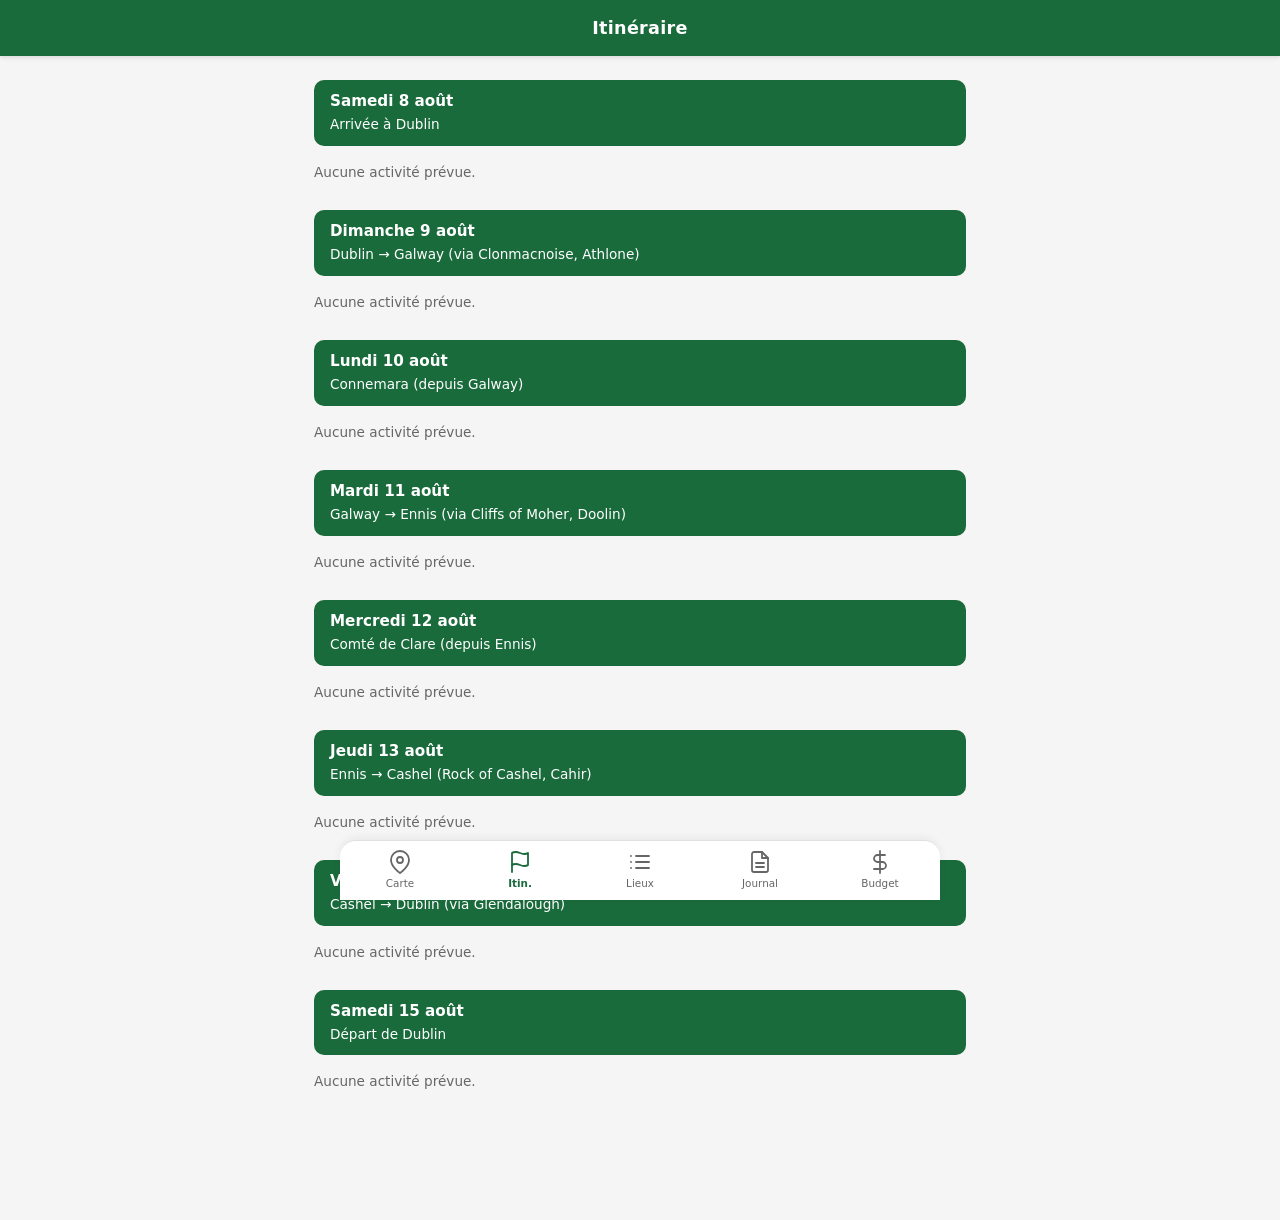
==== itineraire.html @ 21d5d8b3 "Carnet Irlande 2026 — MVP complet App web mobile-first PWA pour organiser un voyage en Irlande (8-15" ====
<!DOCTYPE html>
<html lang="fr">
<head>
  <meta charset="UTF-8">
  <meta name="viewport" content="width=device-width, initial-scale=1.0, viewport-fit=cover">
  <meta name="theme-color" content="#1a6b3c">
  <title>Itinéraire - Carnet Irlande 2026</title>
  <link rel="manifest" href="manifest.json">
  <link rel="stylesheet" href="css/style.css">
</head>
<body>

  <header class="header">
    <h1>Itinéraire</h1>
  </header>

  <div class="main" id="itineraire-content"></div>

  <nav class="bottom-nav">
    <a href="index.html" class="nav-item">
      <svg viewBox="0 0 24 24"><path d="M21 10c0 7-9 13-9 13s-9-6-9-13a9 9 0 0 1 18 0z"/><circle cx="12" cy="10" r="3"/></svg>
      <span>Carte</span>
    </a>
    <a href="itineraire.html" class="nav-item active">
      <svg viewBox="0 0 24 24"><path d="M4 15s1-1 4-1 5 2 8 2 4-1 4-1V3s-1 1-4 1-5-2-8-2-4 1-4 1z"/><line x1="4" y1="22" x2="4" y2="15"/></svg>
      <span>Itin.</span>
    </a>
    <a href="lieux.html" class="nav-item">
      <svg viewBox="0 0 24 24"><line x1="8" y1="6" x2="21" y2="6"/><line x1="8" y1="12" x2="21" y2="12"/><line x1="8" y1="18" x2="21" y2="18"/><line x1="3" y1="6" x2="3.01" y2="6"/><line x1="3" y1="12" x2="3.01" y2="12"/><line x1="3" y1="18" x2="3.01" y2="18"/></svg>
      <span>Lieux</span>
    </a>
    <a href="journal.html" class="nav-item">
      <svg viewBox="0 0 24 24"><path d="M14 2H6a2 2 0 0 0-2 2v16a2 2 0 0 0 2 2h12a2 2 0 0 0 2-2V8z"/><polyline points="14 2 14 8 20 8"/><line x1="16" y1="13" x2="8" y2="13"/><line x1="16" y1="17" x2="8" y2="17"/></svg>
      <span>Journal</span>
    </a>
    <a href="budget.html" class="nav-item">
      <svg viewBox="0 0 24 24"><line x1="12" y1="1" x2="12" y2="23"/><path d="M17 5H9.5a3.5 3.5 0 0 0 0 7h5a3.5 3.5 0 0 1 0 7H6"/></svg>
      <span>Budget</span>
    </a>
  </nav>

  <script src="js/storage.js"></script>
  <script>
    const JOURS = [
      { date: '2026-08-08', label: 'Samedi 8 août', trajet: 'Arrivée à Dublin' },
      { date: '2026-08-09', label: 'Dimanche 9 août', trajet: 'Dublin → Galway (via Clonmacnoise, Athlone)' },
      { date: '2026-08-10', label: 'Lundi 10 août', trajet: 'Connemara (depuis Galway)' },
      { date: '2026-08-11', label: 'Mardi 11 août', trajet: 'Galway → Ennis (via Cliffs of Moher, Doolin)' },
      { date: '2026-08-12', label: 'Mercredi 12 août', trajet: 'Comté de Clare (depuis Ennis)' },
      { date: '2026-08-13', label: 'Jeudi 13 août', trajet: 'Ennis → Cashel (Rock of Cashel, Cahir)' },
      { date: '2026-08-14', label: 'Vendredi 14 août', trajet: 'Cashel → Dublin (via Glendalough)' },
      { date: '2026-08-15', label: 'Samedi 15 août', trajet: 'Départ de Dublin' }
    ];

    const CATEGORY_LABELS = {
      hotel: 'Hôtel', monument: 'Monument', nature: 'Nature',
      ville: 'Ville', restaurant: 'Restaurant'
    };

    function formatDateShort(d) {
      return new Date(d + 'T00:00:00').toLocaleDateString('fr-FR', { day: 'numeric', month: 'short' });
    }

    async function renderItineraire() {
      await Storage.init();
      const hotels = Storage.getHotels();
      const lieux = Storage.getLieux();
      const container = document.getElementById('itineraire-content');

      container.innerHTML = JOURS.map(jour => {
        const hotel = hotels.find(h => jour.date >= h.check_in && jour.date < h.check_out);
        const jourLieux = lieux.filter(l => l.jour === jour.date);

        let items = '';

        jourLieux.forEach(l => {
          items += `
            <div class="card">
              <div class="flex-between">
                <span class="card-badge badge-${l.categorie}">${CATEGORY_LABELS[l.categorie]}</span>
                <span class="badge-statut statut-${l.statut}">${l.statut === 'a_voir' ? 'À voir' : l.statut === 'visite' ? 'Visité' : 'Annulé'}</span>
              </div>
              <div class="card-title" style="margin-top:4px">${l.nom}</div>
              <div class="card-sub">${l.description}${l.duree ? ' | ' + l.duree : ''}</div>
            </div>`;
        });

        if (hotel) {
          items += `
            <div class="card" style="border-left:3px solid var(--cat-hotel)">
              <div class="card-badge badge-hotel">Nuit</div>
              <div class="card-title" style="margin-top:4px">${hotel.nom}</div>
              <div class="card-sub">${hotel.prix ? hotel.prix.toFixed(2) + ' €' : ''}</div>
            </div>`;
        }

        if (!items) {
          items = '<p class="card-sub" style="padding:8px 0">Aucune activité prévue.</p>';
        }

        return `
          <div class="jour-section">
            <div class="jour-header">${jour.label}<br><span style="font-weight:400;font-size:0.85rem">${jour.trajet}</span></div>
            ${items}
          </div>`;
      }).join('');
    }

    renderItineraire();
  </script>
  <script src="js/pwa.js"></script>
</body>
</html>
---- css/style.css ----
/* === VARIABLES & RESET === */
:root {
  --bg: #f5f5f5;
  --bg-card: #ffffff;
  --text: #1a1a1a;
  --text-muted: #666666;
  --border: #e0e0e0;
  --primary: #1a6b3c;
  --primary-light: #e8f5e9;
  --accent: #d35400;
  --danger: #c0392b;
  --nav-bg: #ffffff;
  --nav-height: 60px;
  --header-height: 56px;
  --radius: 10px;

  /* Couleurs catégories */
  --cat-hotel: #2980b9;
  --cat-monument: #e67e22;
  --cat-nature: #27ae60;
  --cat-ville: #8e44ad;
  --cat-restaurant: #c0392b;
}

*, *::before, *::after {
  box-sizing: border-box;
  margin: 0;
  padding: 0;
}

html {
  font-size: 16px;
  -webkit-text-size-adjust: 100%;
}

body {
  font-family: -apple-system, system-ui, 'Segoe UI', Roboto, Helvetica, Arial, sans-serif;
  background: var(--bg);
  color: var(--text);
  line-height: 1.5;
  padding-bottom: calc(var(--nav-height) + 16px);
  min-height: 100vh;
  -webkit-font-smoothing: antialiased;
}

/* === HEADER === */
.header {
  position: sticky;
  top: 0;
  z-index: 100;
  background: var(--primary);
  color: #fff;
  height: var(--header-height);
  display: flex;
  align-items: center;
  justify-content: center;
  padding: 0 16px;
  box-shadow: 0 2px 4px rgba(0,0,0,0.1);
}

.header h1 {
  font-size: 1.1rem;
  font-weight: 600;
  letter-spacing: 0.3px;
}

/* === BOTTOM NAV === */
.bottom-nav {
  position: fixed;
  bottom: 0;
  left: 0;
  right: 0;
  z-index: 1000;
  background: var(--nav-bg);
  height: var(--nav-height);
  display: flex;
  align-items: center;
  justify-content: space-around;
  border-top: 1px solid var(--border);
  box-shadow: 0 -2px 8px rgba(0,0,0,0.06);
  padding-bottom: env(safe-area-inset-bottom, 0);
}

.nav-item {
  display: flex;
  flex-direction: column;
  align-items: center;
  text-decoration: none;
  color: var(--text-muted);
  font-size: 0.65rem;
  font-weight: 500;
  gap: 2px;
  padding: 4px 0;
  min-width: 56px;
  transition: color 0.15s;
}

.nav-item svg {
  width: 24px;
  height: 24px;
  stroke: currentColor;
  fill: none;
  stroke-width: 1.8;
  stroke-linecap: round;
  stroke-linejoin: round;
}

.nav-item.active {
  color: var(--primary);
  font-weight: 700;
}

/* === MAIN CONTENT === */
.main {
  padding: 16px;
  max-width: 600px;
  margin: 0 auto;
}

/* === CARDS === */
.card {
  background: var(--bg-card);
  border-radius: var(--radius);
  padding: 14px 16px;
  margin-bottom: 12px;
  box-shadow: 0 1px 3px rgba(0,0,0,0.06);
  border: 1px solid var(--border);
}

.card-title {
  font-size: 1rem;
  font-weight: 600;
  margin-bottom: 4px;
}

.card-sub {
  font-size: 0.85rem;
  color: var(--text-muted);
}

.card-badge {
  display: inline-block;
  font-size: 0.7rem;
  font-weight: 600;
  padding: 2px 8px;
  border-radius: 20px;
  color: #fff;
  text-transform: uppercase;
  letter-spacing: 0.5px;
}

.badge-hotel { background: var(--cat-hotel); }
.badge-monument { background: var(--cat-monument); }
.badge-nature { background: var(--cat-nature); }
.badge-ville { background: var(--cat-ville); }
.badge-restaurant { background: var(--cat-restaurant); }

.badge-statut {
  font-size: 0.7rem;
  padding: 2px 8px;
  border-radius: 20px;
  font-weight: 600;
}

.statut-a_voir { background: #fff3e0; color: #e65100; }
.statut-visite { background: #e8f5e9; color: #2e7d32; }
.statut-annule { background: #ffebee; color: #c62828; }

/* === FILTERS === */
.filters {
  display: flex;
  gap: 8px;
  margin-bottom: 16px;
  flex-wrap: wrap;
}

.filters select, .filters input {
  flex: 1;
  min-width: 120px;
  padding: 8px 12px;
  border: 1px solid var(--border);
  border-radius: 8px;
  font-size: 0.9rem;
  background: var(--bg-card);
  color: var(--text);
  font-family: inherit;
}

/* === BUTTONS === */
.btn {
  display: inline-flex;
  align-items: center;
  justify-content: center;
  gap: 6px;
  padding: 10px 20px;
  border: none;
  border-radius: 8px;
  font-size: 0.9rem;
  font-weight: 600;
  cursor: pointer;
  font-family: inherit;
  transition: opacity 0.15s;
}

.btn:active { opacity: 0.7; }

.btn-primary {
  background: var(--primary);
  color: #fff;
}

.btn-danger {
  background: var(--danger);
  color: #fff;
}

.btn-outline {
  background: transparent;
  color: var(--primary);
  border: 1.5px solid var(--primary);
}

.btn-sm {
  padding: 6px 12px;
  font-size: 0.8rem;
}

.btn-block {
  width: 100%;
}

/* === FORMS === */
.form-group {
  margin-bottom: 14px;
}

.form-group label {
  display: block;
  font-size: 0.85rem;
  font-weight: 600;
  margin-bottom: 4px;
  color: var(--text);
}

.form-group input,
.form-group select,
.form-group textarea {
  width: 100%;
  padding: 10px 12px;
  border: 1px solid var(--border);
  border-radius: 8px;
  font-size: 0.95rem;
  font-family: inherit;
  background: var(--bg-card);
  color: var(--text);
}

.form-group textarea {
  min-height: 120px;
  resize: vertical;
}

/* === MAP === */
#map {
  width: 100%;
  height: calc(100vh - var(--header-height) - var(--nav-height));
  z-index: 1;
}

.marker-icon {
  width: 28px;
  height: 28px;
  border-radius: 50%;
  border: 3px solid #fff;
  box-shadow: 0 2px 6px rgba(0,0,0,0.3);
  display: flex;
  align-items: center;
  justify-content: center;
  font-size: 12px;
  color: #fff;
  font-weight: 700;
}

/* === ITINERAIRE === */
.jour-header {
  background: var(--primary);
  color: #fff;
  padding: 10px 16px;
  border-radius: var(--radius);
  margin-bottom: 8px;
  font-weight: 600;
  font-size: 0.95rem;
}

.jour-section {
  margin-bottom: 20px;
}

/* === BUDGET === */
.budget-total {
  background: var(--primary);
  color: #fff;
  border-radius: var(--radius);
  padding: 16px;
  text-align: center;
  margin-bottom: 16px;
}

.budget-total .montant {
  font-size: 1.8rem;
  font-weight: 700;
}

.budget-total .label {
  font-size: 0.85rem;
  opacity: 0.9;
}

.budget-reste {
  background: var(--primary-light);
  color: var(--primary);
  border-radius: var(--radius);
  padding: 12px 16px;
  text-align: center;
  margin-bottom: 16px;
  font-weight: 600;
}

.budget-reste.negatif {
  background: #ffebee;
  color: var(--danger);
}

.depense-item {
  display: flex;
  justify-content: space-between;
  align-items: center;
  padding: 10px 0;
  border-bottom: 1px solid var(--border);
}

.depense-item:last-child {
  border-bottom: none;
}

.depense-montant {
  font-weight: 700;
  white-space: nowrap;
}

.depense-cat {
  font-size: 0.75rem;
  color: var(--text-muted);
}

/* === MODAL === */
.modal-overlay {
  position: fixed;
  top: 0; left: 0; right: 0; bottom: 0;
  background: rgba(0,0,0,0.5);
  z-index: 2000;
  display: flex;
  align-items: flex-end;
  justify-content: center;
}

.modal-overlay.hidden { display: none; }

.modal {
  background: var(--bg-card);
  border-radius: 16px 16px 0 0;
  padding: 20px 16px;
  width: 100%;
  max-width: 600px;
  max-height: 85vh;
  overflow-y: auto;
  animation: slideUp 0.25s ease-out;
}

@keyframes slideUp {
  from { transform: translateY(100%); }
  to { transform: translateY(0); }
}

.modal-header {
  display: flex;
  justify-content: space-between;
  align-items: center;
  margin-bottom: 16px;
}

.modal-header h2 {
  font-size: 1.1rem;
}

.modal-close {
  background: none;
  border: none;
  font-size: 1.5rem;
  cursor: pointer;
  color: var(--text-muted);
  padding: 4px;
}

/* === JOURNAL === */
.jour-tab {
  display: inline-block;
  padding: 8px 14px;
  border-radius: 20px;
  font-size: 0.8rem;
  font-weight: 600;
  background: var(--bg-card);
  border: 1px solid var(--border);
  color: var(--text-muted);
  cursor: pointer;
  transition: all 0.15s;
}

.jour-tab.active {
  background: var(--primary);
  color: #fff;
  border-color: var(--primary);
}

.jour-tabs {
  display: flex;
  gap: 6px;
  overflow-x: auto;
  padding-bottom: 8px;
  margin-bottom: 16px;
  -webkit-overflow-scrolling: touch;
}

/* === UTILITIES === */
.text-center { text-align: center; }
.mt-8 { margin-top: 8px; }
.mt-16 { margin-top: 16px; }
.mb-16 { margin-bottom: 16px; }
.flex-between { display: flex; justify-content: space-between; align-items: center; }
.gap-8 { gap: 8px; }

/* === RESPONSIVE >= 768px === */
@media (min-width: 768px) {
  .main {
    max-width: 700px;
    padding: 24px;
  }

  .bottom-nav {
    max-width: 600px;
    left: 50%;
    transform: translateX(-50%);
    border-radius: 16px 16px 0 0;
  }
}
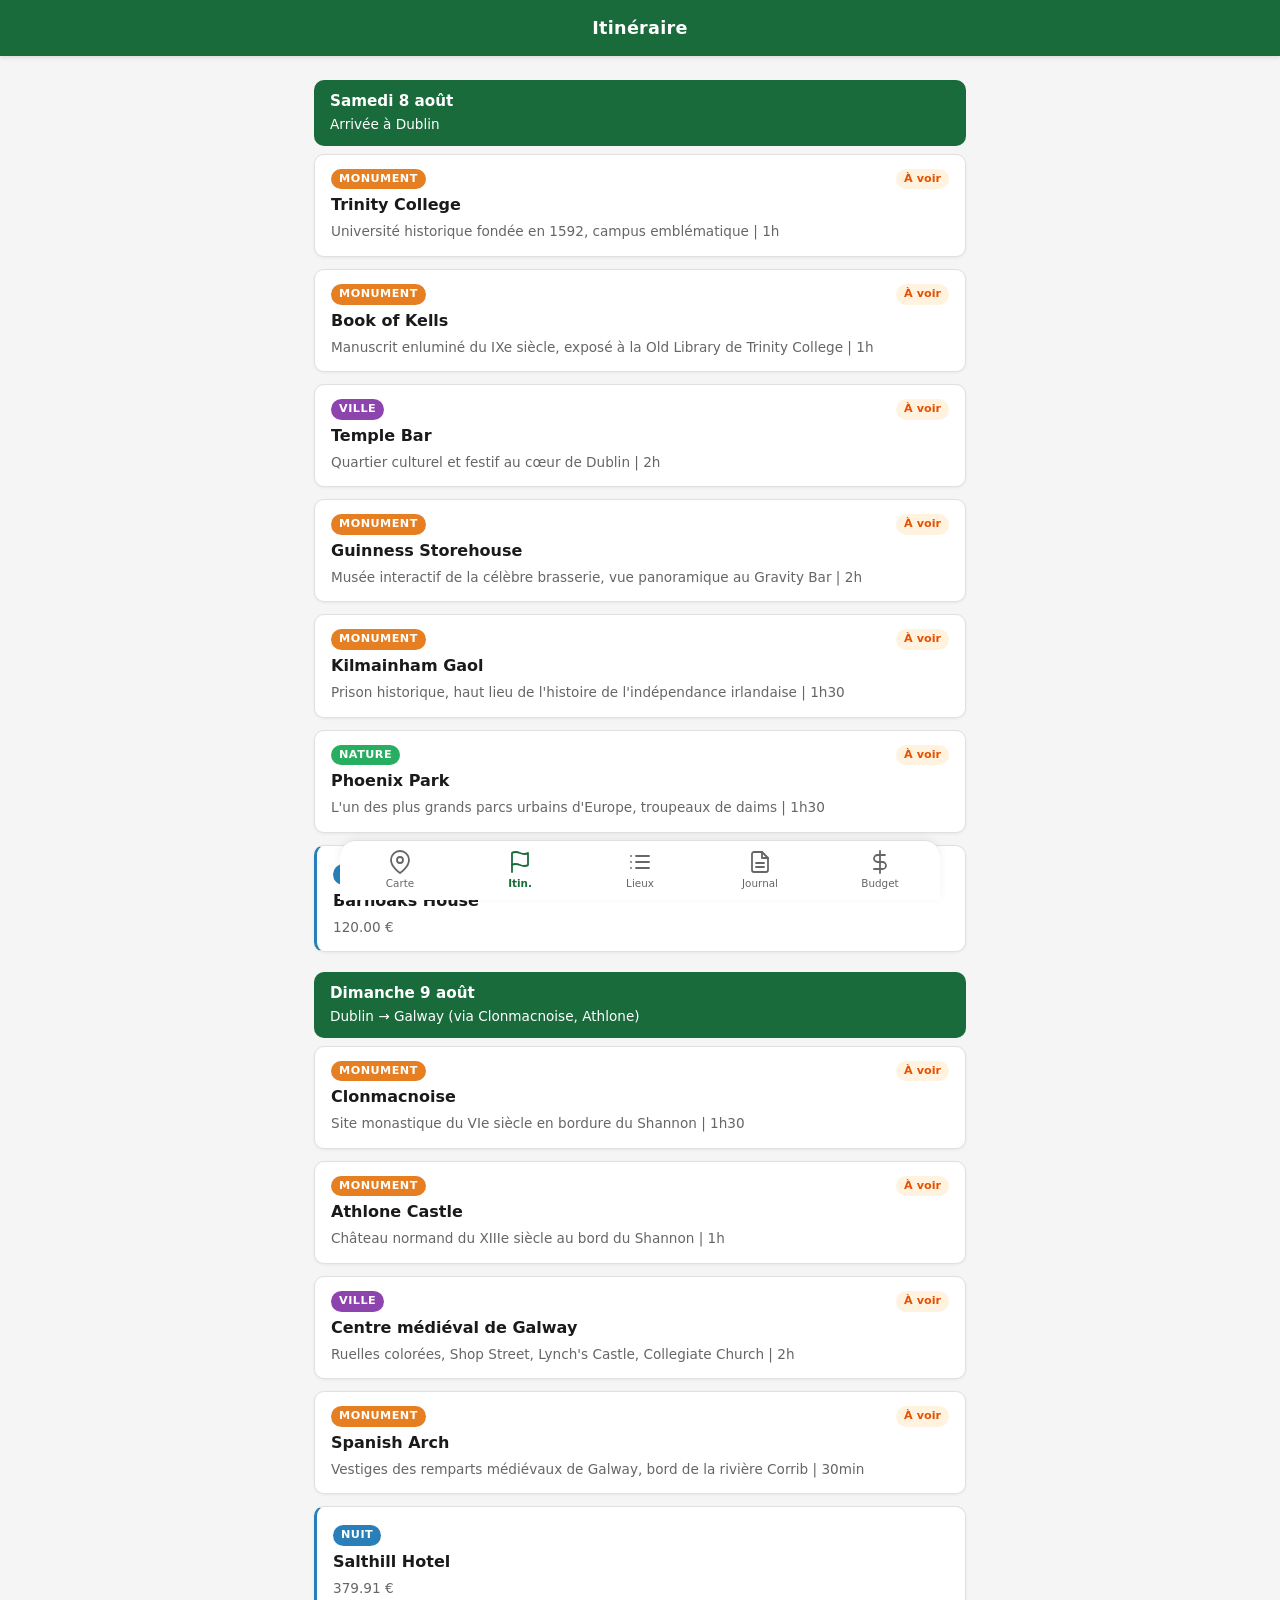
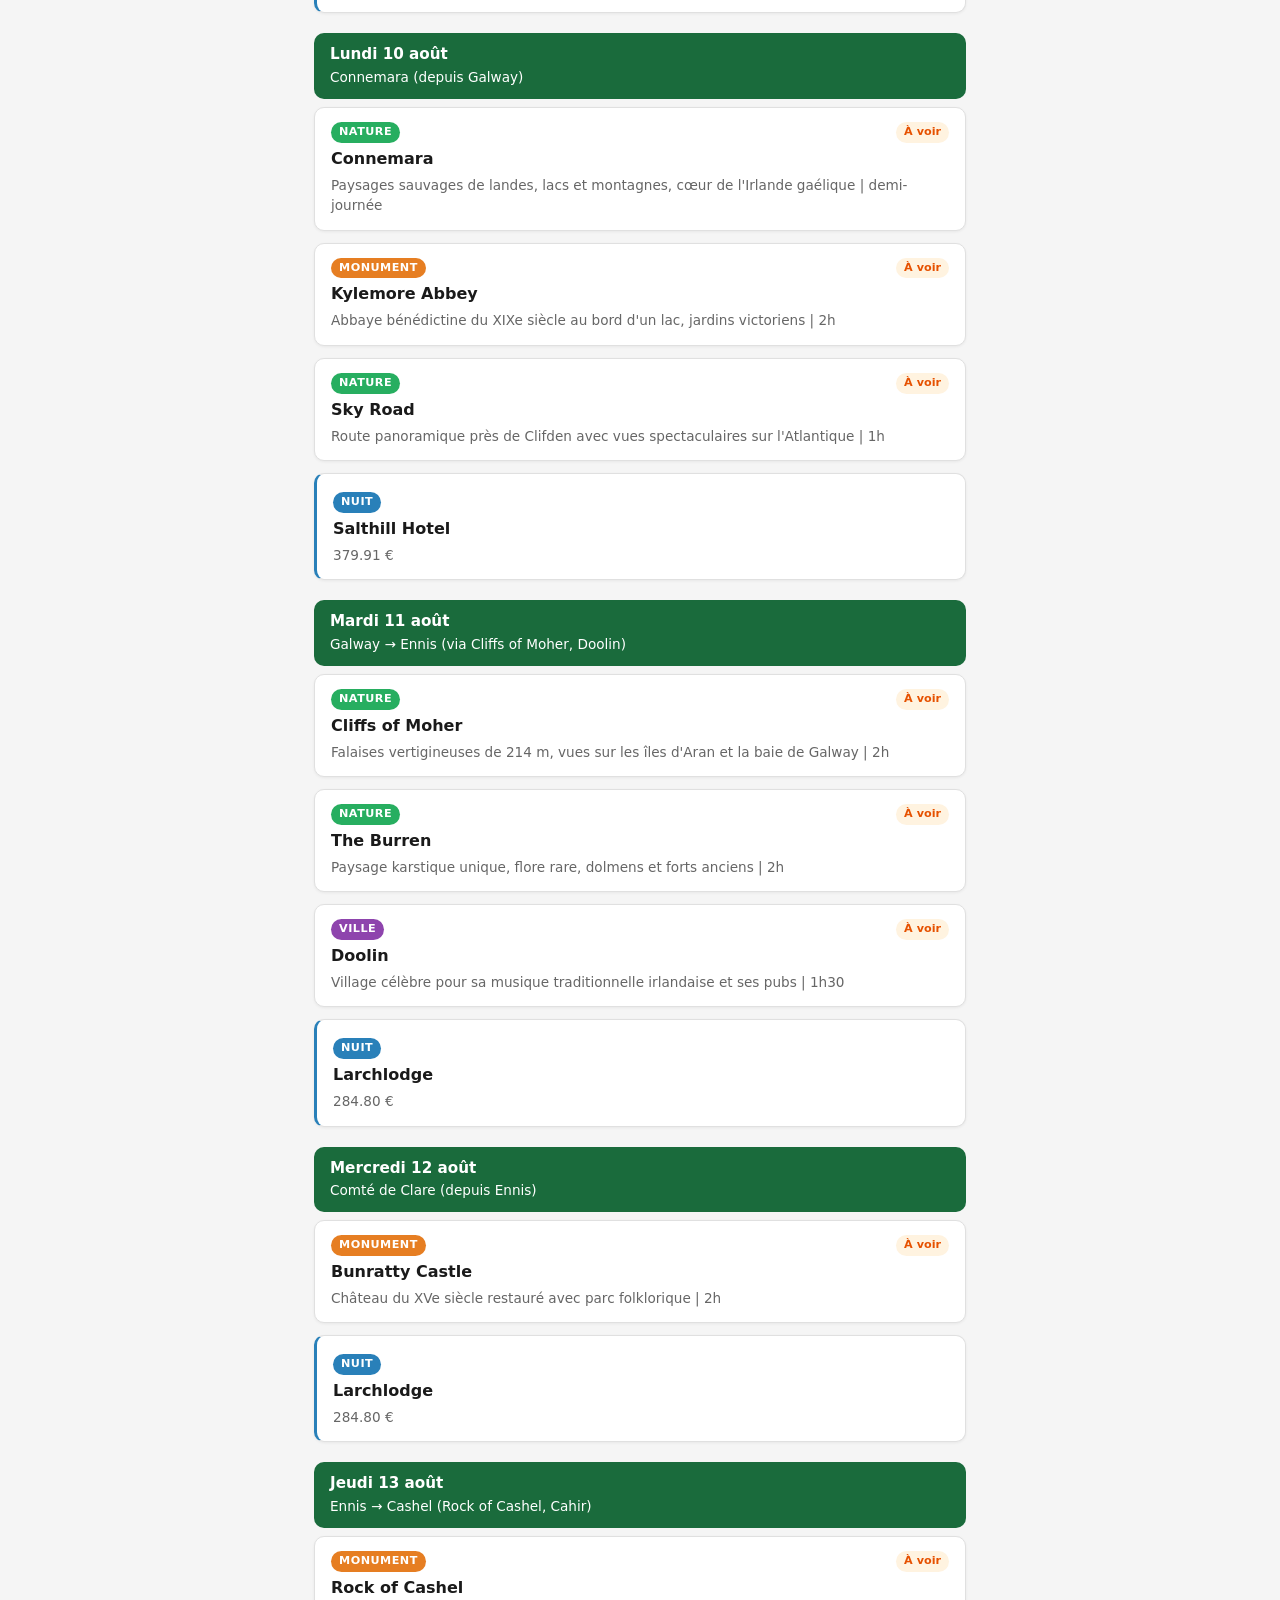
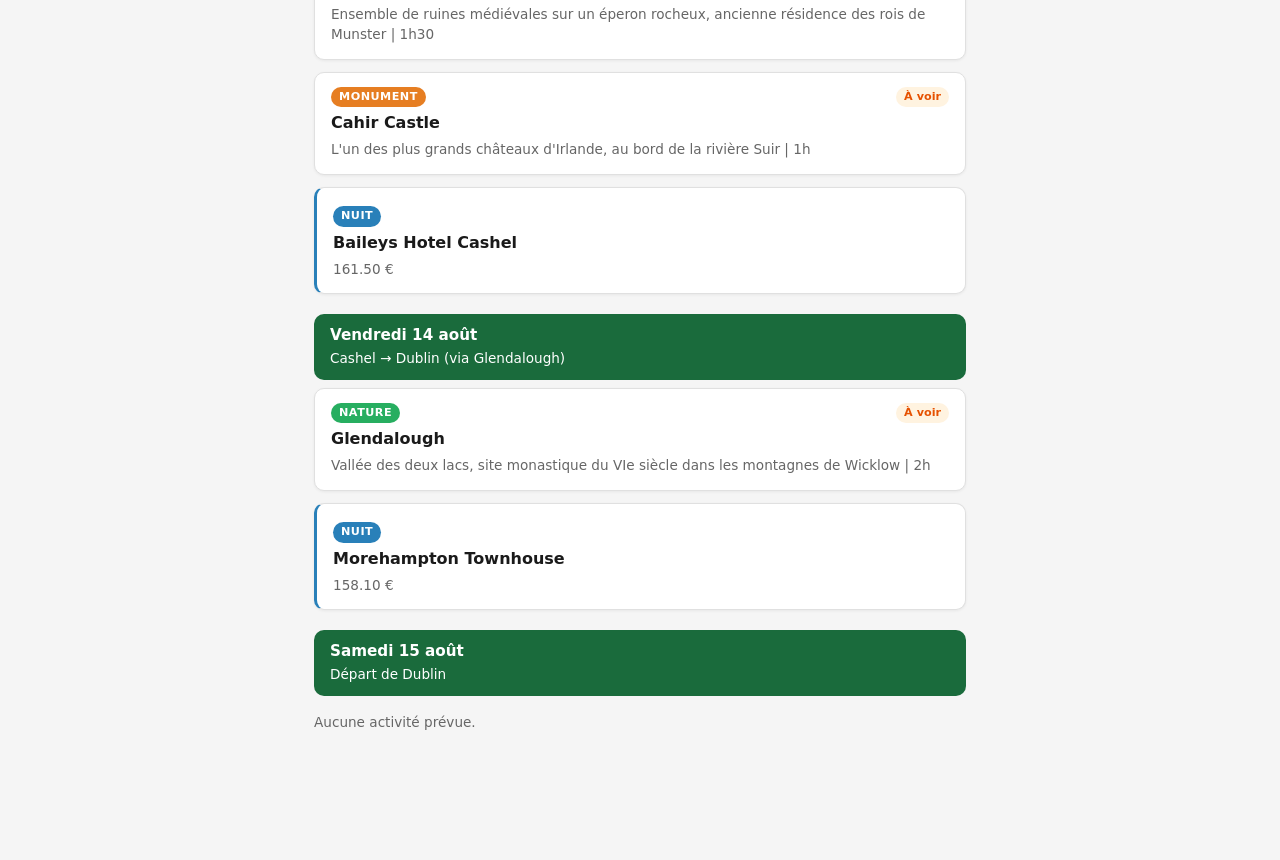
==== commit dda43825: "Affiche un type précis sur l'itinéraire, retire le Guinness Les 20 lieux se répartissaient en 3 caté" ====
--- a/itineraire.html
+++ b/itineraire.html
@@ -77,7 +77,7 @@
           items += `
             <div class="card">
               <div class="flex-between">
-                <span class="card-badge badge-${l.categorie}">${CATEGORY_LABELS[l.categorie]}</span>
+                <span class="card-badge badge-${l.categorie}">${l.type || CATEGORY_LABELS[l.categorie] || l.categorie}</span>
                 <span class="badge-statut statut-${l.statut}">${l.statut === 'a_voir' ? 'À voir' : l.statut === 'visite' ? 'Visité' : 'Annulé'}</span>
               </div>
               <div class="card-title" style="margin-top:4px">${l.nom}</div>
